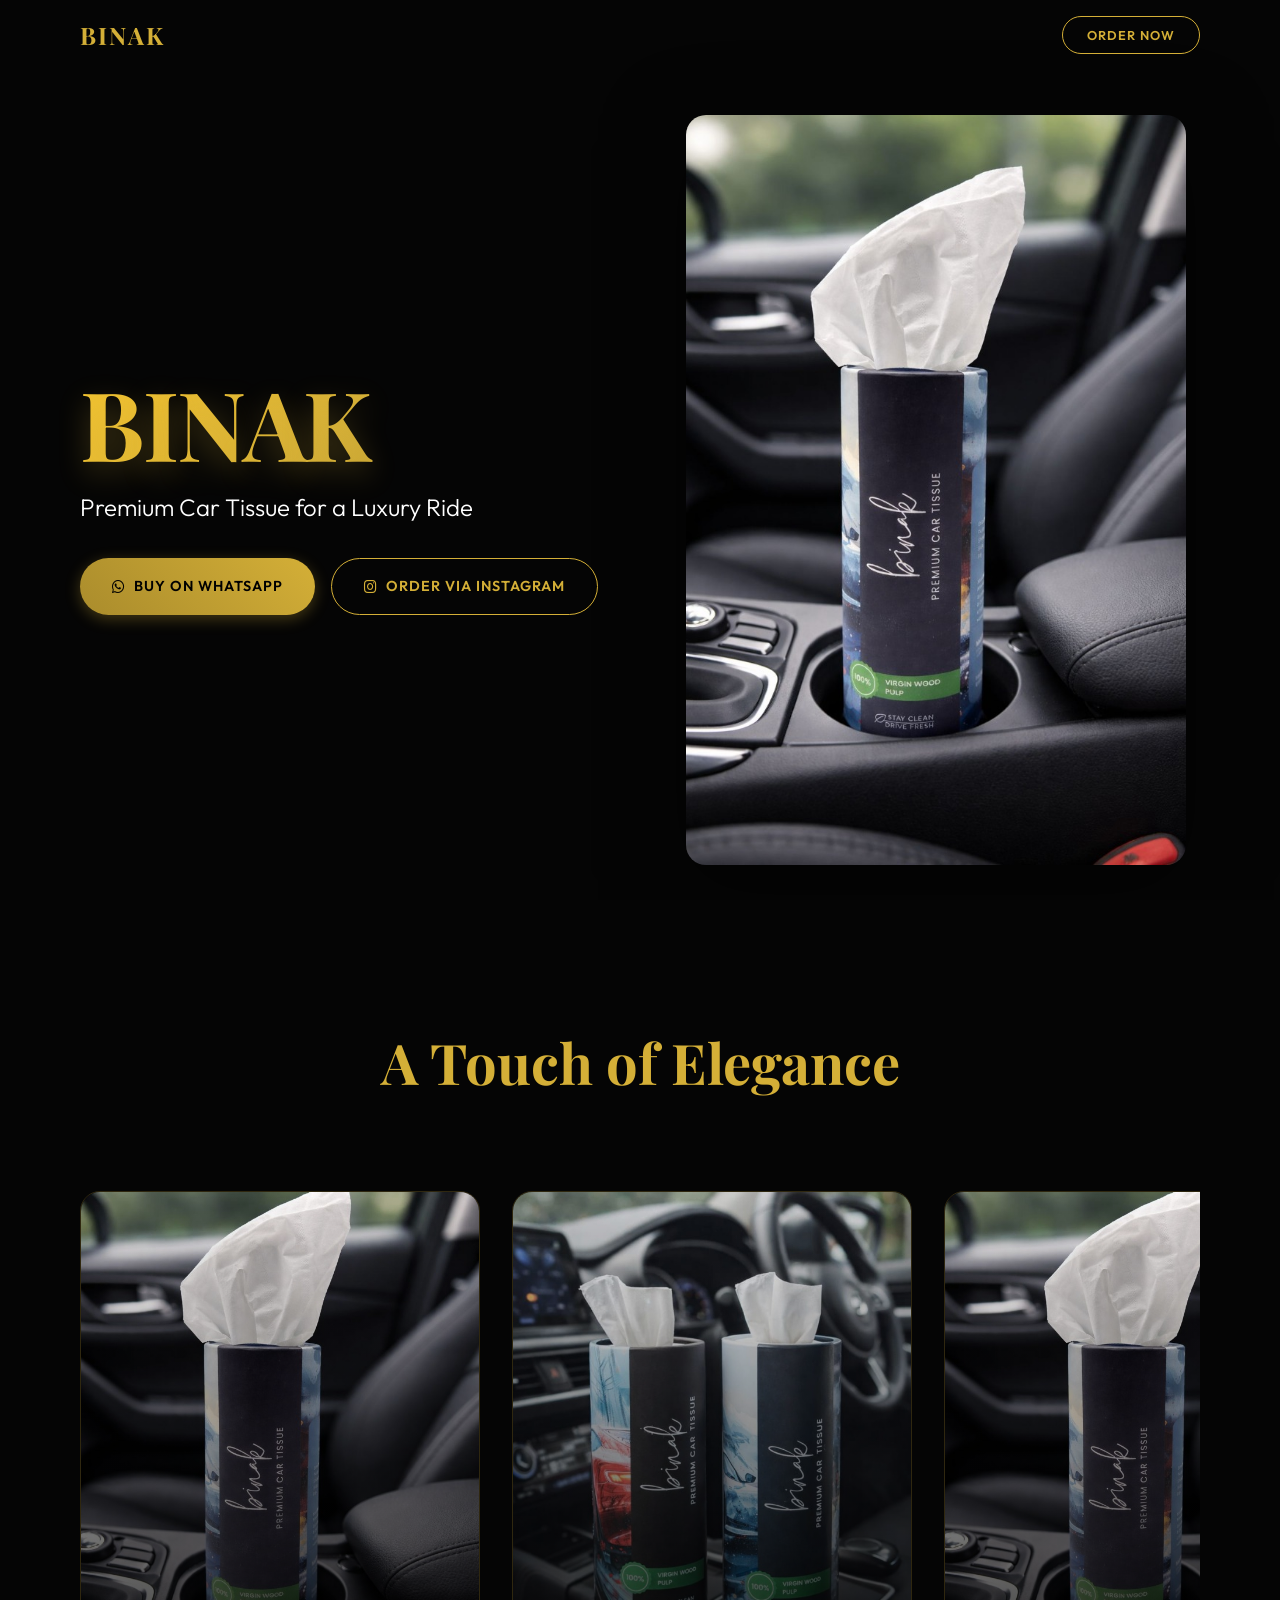
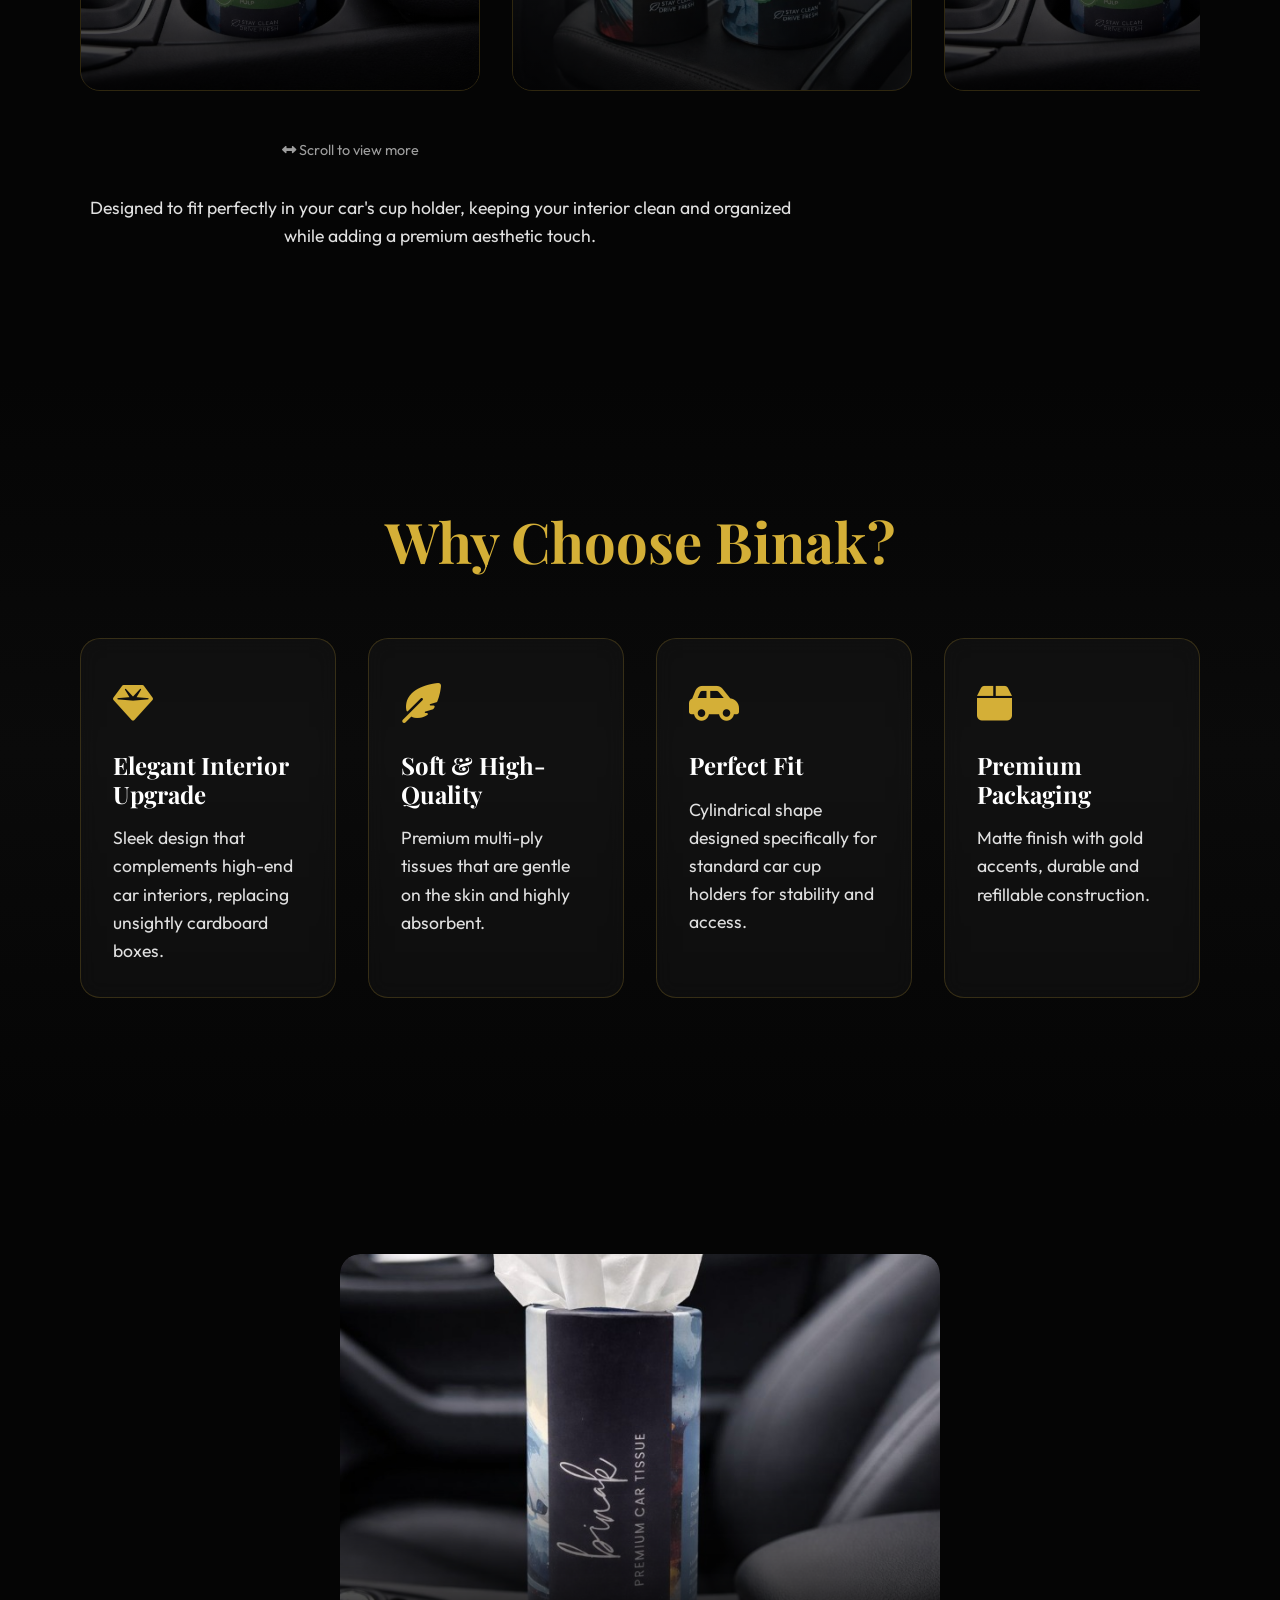
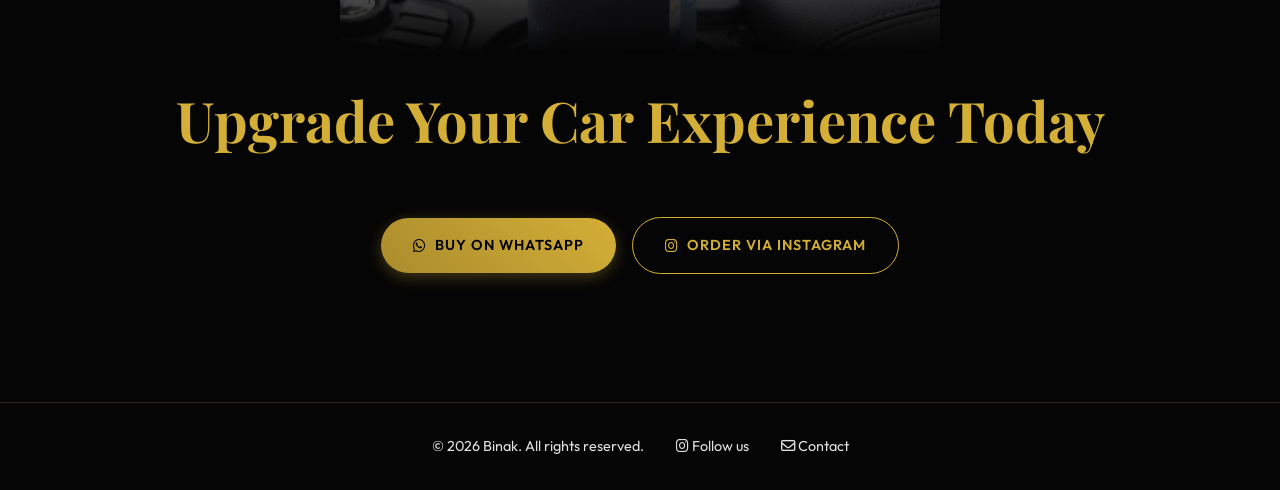
==== index.html @ 3136c6ce "Update index.html" ====
<!DOCTYPE html>
<html lang="en">
<head>
    <meta charset="UTF-8">
    <meta name="viewport" content="width=device-width, initial-scale=1.0">
    <meta name="description" content="Binak – Premium Car Tissue for Luxury Cars. Upgrade your car interior with our high-quality, elegantly packaged tissues.">
    <meta name="keywords" content="premium car tissue, luxury car accessories, car interior upgrade, Binak tissue, automotive accessories">
    <title>Binak – Premium Car Tissue for Luxury Cars</title>
    
    <!-- Google Fonts -->
    <link rel="preconnect" href="https://fonts.googleapis.com">
    <link rel="preconnect" href="https://fonts.gstatic.com" crossorigin>
    <link href="https://fonts.googleapis.com/css2?family=Outfit:wght@300;400;600&family=Playfair+Display:wght@700&display=swap" rel="stylesheet">
    
    <!-- Font Awesome -->
    <link rel="stylesheet" href="https://cdnjs.cloudflare.com/ajax/libs/font-awesome/6.4.0/css/all.min.css">
    
    <!-- Custom CSS -->
    <link rel="stylesheet" href="css/style.css">
</head>
<body>

    <!-- Header -->
    <header>
        <div class="container nav-container">
            <a href="#" class="logo">BINAK</a>
            <!-- Simple Nav for Desktop (Optional, kept minimal as per requirements) -->
            <!-- <nav></nav> -->
            <a href="#buy-now" class="btn btn-outline" style="padding: 0.5rem 1.5rem; font-size: 0.8rem;">
                Order Now
            </a>
        </div>
    </header>

    <!-- Hero Section -->
    <section class="hero">
        <div class="hero-bg"></div>
        <div class="container hero-content">
            <div class="hero-text fade-in-up">
                <h1>BINAK</h1>
                <p class="hero-tagline delay-100">Premium Car Tissue for a Luxury Ride</p>
                
                <div class="cta-group delay-200">
                    <a href="https://wa.me/919745880790?text=Hello%20Binak,%20I%20want%20to%20buy%20the%20Premium%20Car%20Tissue." target="_blank" class="btn btn-primary">
                        <i class="fab fa-whatsapp"></i> Buy on WhatsApp
                    </a>
                    <a href="https://ig.me/m/binakproducts?text=Hi%20I%20want%20to%20order%20Binak%20Premium%20Car%20Tissue" target="_blank" class="btn btn-outline">
                        <i class="fab fa-instagram"></i> Order via Instagram
                    </a>
                </div>
            </div>
            
            <div class="hero-image fade-in-up delay-300">
                <img src="assets/images/product_1.jpg" alt="Binak Premium Car Tissue Tube in Luxury Car Interior" class="hero-img-inner">
            </div>
        </div>
    </section>

    <!-- Product Showcase (Slider) -->
    <section class="showcase">
        <div class="container">
            <h2 class="animate-on-scroll">A Touch of Elegance</h2>
            <div class="showcase-slider-wrapper animate-on-scroll">
                <div class="showcase-slider">
                    <!-- Product 1 -->
                    <div class="showcase-item">
                        <img src="assets/images/product_1.jpg" alt="Binak Car Tissue - Front View">
                    </div>
                    <!-- Product 2 -->
                    <div class="showcase-item">
                        <img src="assets/images/product_2.jpg" alt="Binak Car Tissue - Packaging Detail">
                    </div>
                    <!-- Product 3 -->
                    <div class="showcase-item">
                        <img src="assets/images/product_3.jpg" alt="Binak Car Tissue - In Cup Holder">
                    </div>
                    <!-- Product 4 -->
                    <div class="showcase-item">
                        <img src="assets/images/product_4.jpg" alt="Binak Car Tissue - Lifestyle Shot">
                    </div>
                    <!-- Repeat for endless feel if needed, but 4 is good for now -->
                </div>
                <p class="text-center" style="margin-top: 1rem; font-size: 0.9rem; opacity: 0.7;">
                    <i class="fas fa-arrows-alt-h"></i> Scroll to view more
                </p>
            </div>
            
            <div class="text-center animate-on-scroll" style="margin-top: var(--spacing-md);">
                <p>Designed to fit perfectly in your car's cup holder, keeping your interior clean and organized while adding a premium aesthetic touch.</p>
            </div>
        </div>
    </section>

    <!-- Why Binak Features -->
    <section class="features">
        <div class="container">
            <h2 class="animate-on-scroll">Why Choose Binak?</h2>
            <div class="features-grid">
                
                <div class="glass-card animate-on-scroll">
                    <div class="feature-icon"><i class="fas fa-gem"></i></div>
                    <h3>Elegant Interior Upgrade</h3>
                    <p>Sleek design that complements high-end car interiors, replacing unsightly cardboard boxes.</p>
                </div>

                <div class="glass-card animate-on-scroll delay-100">
                    <div class="feature-icon"><i class="fas fa-feather-alt"></i></div>
                    <h3>Soft & High-Quality</h3>
                    <p>Premium multi-ply tissues that are gentle on the skin and highly absorbent.</p>
                </div>

                <div class="glass-card animate-on-scroll delay-200">
                    <div class="feature-icon"><i class="fas fa-car-side"></i></div>
                    <h3>Perfect Fit</h3>
                    <p>Cylindrical shape designed specifically for standard car cup holders for stability and access.</p>
                </div>

                <div class="glass-card animate-on-scroll delay-300">
                    <div class="feature-icon"><i class="fas fa-box"></i></div>
                    <h3>Premium Packaging</h3>
                    <p>Matte finish with gold accents, durable and refillable construction.</p>
                </div>

            </div>
        </div>
    </section>

    <!-- Call to Action Section -->
    <section class="final-cta" id="buy-now">
        <div class="container">
            <div class="animate-on-scroll">
                <img src="assets/images/product_3.jpg" alt="Binak Tissue Upgrade" class="final-cta-img" style="border-radius: 20px; max-height: 400px; object-fit: cover;">
                <h2>Upgrade Your Car Experience Today</h2>
                
                <div class="cta-group flex-center">
                    <a href="https://wa.me/919745880790?text=Hello%20Binak,%20I%20want%20to%20buy%20the%20Premium%20Car%20Tissue." target="_blank" class="btn btn-primary">
                        <i class="fab fa-whatsapp"></i> Buy on WhatsApp
                    </a>
                    <a href="https://ig.me/m/binakproducts?text=Hi%20I%20want%20to%20order%20Binak%20Premium%20Car%20Tissue" target="_blank" class="btn btn-outline">
                        <i class="fab fa-instagram"></i> Order via Instagram
                    </a>
                </div>
            </div>
        </div>
    </section>

    <!-- Footer -->
    <footer>
        <div class="container">
            <div class="flex-center" style="gap: 2rem; flex-wrap: wrap;">
                <span>&copy; 2026 Binak. All rights reserved.</span>
                <a href="#"><i class="fab fa-instagram"></i> Follow us</a>
                <a href="mailto:contact@binak.com"><i class="far fa-envelope"></i> Contact</a>
            </div>
        </div>
    </footer>

    <!-- Custom Script -->
    <script src="js/script.js"></script>
</body>
</html>
---- css/style.css ----
:root {
    /* Colors */
    --color-bg: #050505;
    --color-bg-secondary: #0a0a0a;
    --color-gold: #D4AF37;
    --color-gold-light: #F4C430;
    --color-gold-dark: #AA8C2C;
    --color-gold-glow: rgba(212, 175, 55, 0.3);
    --color-text-main: #ffffff;
    --color-text-muted: #e0e0e0;
    --color-border: rgba(212, 175, 55, 0.2);
    
    /* Fonts */
    --font-heading: 'Playfair Display', serif;
    --font-body: 'Outfit', sans-serif;

    /* Spacing */
    --spacing-xs: 0.5rem;
    --spacing-sm: 1rem;
    --spacing-md: 2rem;
    --spacing-lg: 4rem;
    --spacing-xl: 8rem;

    /* Transitions */
    --transition-fast: 0.3s ease;
    --transition-smooth: 0.6s cubic-bezier(0.16, 1, 0.3, 1);
}

/* Global Reset */
* {
    margin: 0;
    padding: 0;
    box-sizing: border-box;
}

html {
    scroll-behavior: smooth;
    font-size: 16px;
    background-color: var(--color-bg);
}

body {
    font-family: var(--font-body);
    color: var(--color-text-main);
    background-color: var(--color-bg);
    overflow-x: hidden;
    line-height: 1.6;
}

::-webkit-scrollbar {
    width: 8px;
}

::-webkit-scrollbar-track {
    background: var(--color-bg);
}

::-webkit-scrollbar-thumb {
    background: var(--color-gold-dark);
    border-radius: 4px;
}

::-webkit-scrollbar-thumb:hover {
    background: var(--color-gold);
}

/* Typography */
h1, h2, h3, h4, h5, h6 {
    font-family: var(--font-heading);
    color: var(--color-gold);
    line-height: 1.2;
    margin-bottom: var(--spacing-sm);
}

h1 {
    font-size: clamp(3rem, 8vw, 6rem);
    font-weight: 700;
    letter-spacing: -0.02em;
    background: linear-gradient(135deg, var(--color-gold-light), var(--color-gold), var(--color-gold-dark));
    -webkit-background-clip: text;
    -webkit-text-fill-color: transparent;
    text-shadow: 0 10px 30px var(--color-gold-glow);
}

h2 {
    font-size: clamp(2rem, 5vw, 3.5rem);
    text-align: center;
    margin-bottom: var(--spacing-lg);
}

h3 {
    font-size: 1.5rem;
    color: var(--color-text-main);
}

p {
    color: var(--color-text-muted);
    font-size: 1.1rem;
    max-width: 60ch;
}

a {
    text-decoration: none;
    color: inherit;
    transition: var(--transition-fast);
}

/* Utilities */
.container {
    width: 90%;
    max-width: 1200px;
    margin: 0 auto;
    padding: 0 var(--spacing-sm);
}

.text-center { text-align: center; }
.flex-center { display: flex; justify-content: center; align-items: center; }
.grid { display: grid; gap: var(--spacing-md); }

.glass-card {
    background: rgba(255, 255, 255, 0.03);
    backdrop-filter: blur(10px);
    -webkit-backdrop-filter: blur(10px);
    border: 1px solid var(--color-border);
    border-radius: 20px;
    padding: var(--spacing-md);
    transition: var(--transition-fast);
}

.glass-card:hover {
    background: rgba(255, 255, 255, 0.07);
    border-color: var(--color-gold);
    box-shadow: 0 10px 40px -10px var(--color-gold-glow);
    transform: translateY(-5px);
}

/* Animations */
@keyframes float {
    0%, 100% { transform: translateY(0); }
    50% { transform: translateY(-20px); }
}

@keyframes glow {
    0%, 100% { box-shadow: 0 0 20px var(--color-gold-glow); }
    50% { box-shadow: 0 0 40px var(--color-gold-glow), 0 0 80px rgba(212, 175, 55, 0.2); }
}

@keyframes fadeInUp {
    from {
        opacity: 0;
        transform: translateY(30px);
    }
    to {
        opacity: 1;
        transform: translateY(0);
    }
}

.fade-in-up {
    opacity: 0;
    animation: fadeInUp 1s cubic-bezier(0.2, 0.8, 0.2, 1) forwards;
}

.delay-100 { animation-delay: 0.1s; }
.delay-200 { animation-delay: 0.2s; }
.delay-300 { animation-delay: 0.3s; }

/* Buttons */
.btn {
    display: inline-flex;
    align-items: center;
    gap: 0.5rem;
    padding: 1rem 2rem;
    border-radius: 50px;
    font-weight: 600;
    text-transform: uppercase;
    letter-spacing: 1px;
    transition: var(--transition-fast);
    cursor: pointer;
    font-size: 0.9rem;
    position: relative;
    overflow: hidden;
}

.btn-primary {
    background: linear-gradient(45deg, var(--color-gold-dark), var(--color-gold));
    color: #000;
    border: none;
    box-shadow: 0 4px 15px var(--color-gold-glow);
}

.btn-primary:hover {
    transform: scale(1.05);
    box-shadow: 0 8px 25px var(--color-gold-glow);
}

.btn-outline {
    background: transparent;
    border: 1px solid var(--color-gold);
    color: var(--color-gold);
}

.btn-outline:hover {
    background: rgba(212, 175, 55, 0.1);
    color: var(--color-text-main);
    border-color: var(--color-text-main);
}

/* Header */
header {
    position: fixed;
    top: 0;
    left: 0;
    width: 100%;
    z-index: 1000;
    padding: var(--spacing-sm) 0;
    transition: var(--transition-fast);
}

header.scrolled {
    background: rgba(5, 5, 5, 0.9);
    backdrop-filter: blur(15px);
    border-bottom: 1px solid rgba(255, 255, 255, 0.05);
}

.nav-container {
    display: flex;
    justify-content: space-between;
    align-items: center;
}

.logo {
    font-family: var(--font-heading);
    font-size: 1.5rem;
    font-weight: 700;
    color: var(--color-gold);
    text-transform: uppercase;
    letter-spacing: 2px;
}

/* Hero Section */
.hero {
    min-height: 100vh;
    display: flex;
    align-items: center;
    justify-content: center;
    position: relative;
    padding-top: 80px; /* Header space */
    overflow: hidden;
}

.hero-bg {
    position: absolute;
    top: 0;
    left: 0;
    width: 100%;
    height: 100%;
    background: radial-gradient(circle at center, #1a1a1a 0%, #050505 70%);
    z-index: -1;
}

.hero-content {
    display: grid;
    grid-template-columns: 1fr 1fr;
    gap: var(--spacing-lg);
    align-items: center;
}

.hero-text h1 {
    margin-bottom: var(--spacing-xs);
}

.hero-tagline {
    font-size: 1.5rem;
    color: var(--color-text-main);
    margin-bottom: var(--spacing-md);
    font-weight: 300;
}

.hero-image {
    position: relative;
    display: flex;
    justify-content: center;
}

.hero-img-inner {
    width: 100%;
    max-width: 500px;
    /* animation: float 6s ease-in-out infinite; */
    filter: drop-shadow(0 20px 40px rgba(0,0,0,0.5));
    transition: transform 0.1s ease-out;
    border-radius: 20px; /* Optional rounded */
    object-fit: cover;
}
.hero-img-inner:hover {
    transform: scale(1.02);
}

.cta-group {
    display: flex;
    gap: var(--spacing-sm);
    margin-top: var(--spacing-md);
}

/* Product Showcase */
.showcase {
    padding: var(--spacing-xl) 0;
    overflow: hidden;
}

.showcase-slider-wrapper {
    position: relative;
    width: 100%;
}

.showcase-slider {
    display: flex;
    gap: var(--spacing-md);
    overflow-x: auto;
    scroll-snap-type: x mandatory;
    padding: var(--spacing-md) 0;
    scrollbar-width: none; /* Firefox */
}
.showcase-slider::-webkit-scrollbar { display: none; }

.showcase-item {
    flex: 0 0 400px; /* Fixed width cards */
    width: 400px;
    height: 500px;
    scroll-snap-align: center;
    border-radius: 20px;
    overflow: hidden;
    position: relative;
    border: 1px solid var(--color-border);
    transition: var(--transition-fast);
}

.showcase-item img {
    width: 100%;
    height: 100%;
    object-fit: cover;
    transition: transform 0.5s ease;
}

.showcase-item:hover img {
    transform: scale(1.1);
}

.showcase-item::after {
    content: '';
    position: absolute;
    inset: 0;
    background: linear-gradient(to top, rgba(0,0,0,0.8), transparent);
    pointer-events: none;
}

/* Features */
.features {
    padding: var(--spacing-xl) 0;
    background: linear-gradient(to bottom, var(--color-bg), var(--color-bg-secondary), var(--color-bg));
}

.features-grid {
    display: grid;
    grid-template-columns: repeat(auto-fit, minmax(250px, 1fr));
    gap: var(--spacing-md);
}

.feature-icon {
    font-size: 2.5rem;
    color: var(--color-gold);
    margin-bottom: var(--spacing-sm);
}

/* Final CTA */
.final-cta {
    padding: var(--spacing-xl) 0;
    text-align: center;
    position: relative;
}

.final-cta-img {
    max-width: 600px;
    width: 100%;
    margin: 0 auto var(--spacing-md);
    display: block;
    mask-image: linear-gradient(to bottom, black 50%, transparent 100%);
    -webkit-mask-image: linear-gradient(to bottom, black 50%, transparent 100%);
}

/* Footer */
footer {
    padding: var(--spacing-md) 0;
    border-top: 1px solid var(--color-border);
    color: var(--color-text-muted);
    font-size: 0.9rem;
}

/* Responsive */
@media (max-width: 768px) {
    h1 { font-size: 3.5rem; }
    h2 { font-size: 2.5rem; }
    
    .hero-content {
        grid-template-columns: 1fr;
        text-align: center;
        gap: var(--spacing-md);
    }

    .hero-content {
        flex-direction: column-reverse; /* Image on top? No, image is usually nice on top but let's see */
    }
    
    .hero-text { order: 2; }
    .hero-image { order: 1; }

    .cta-group {
        justify-content: center;
        flex-direction: column;
        width: 100%;
        max-width: 300px;
        margin: var(--spacing-sm) auto;
    }

    .showcase-item {
        flex: 0 0 85vw;
        width: 85vw;
        height: 60vh;
    }
}
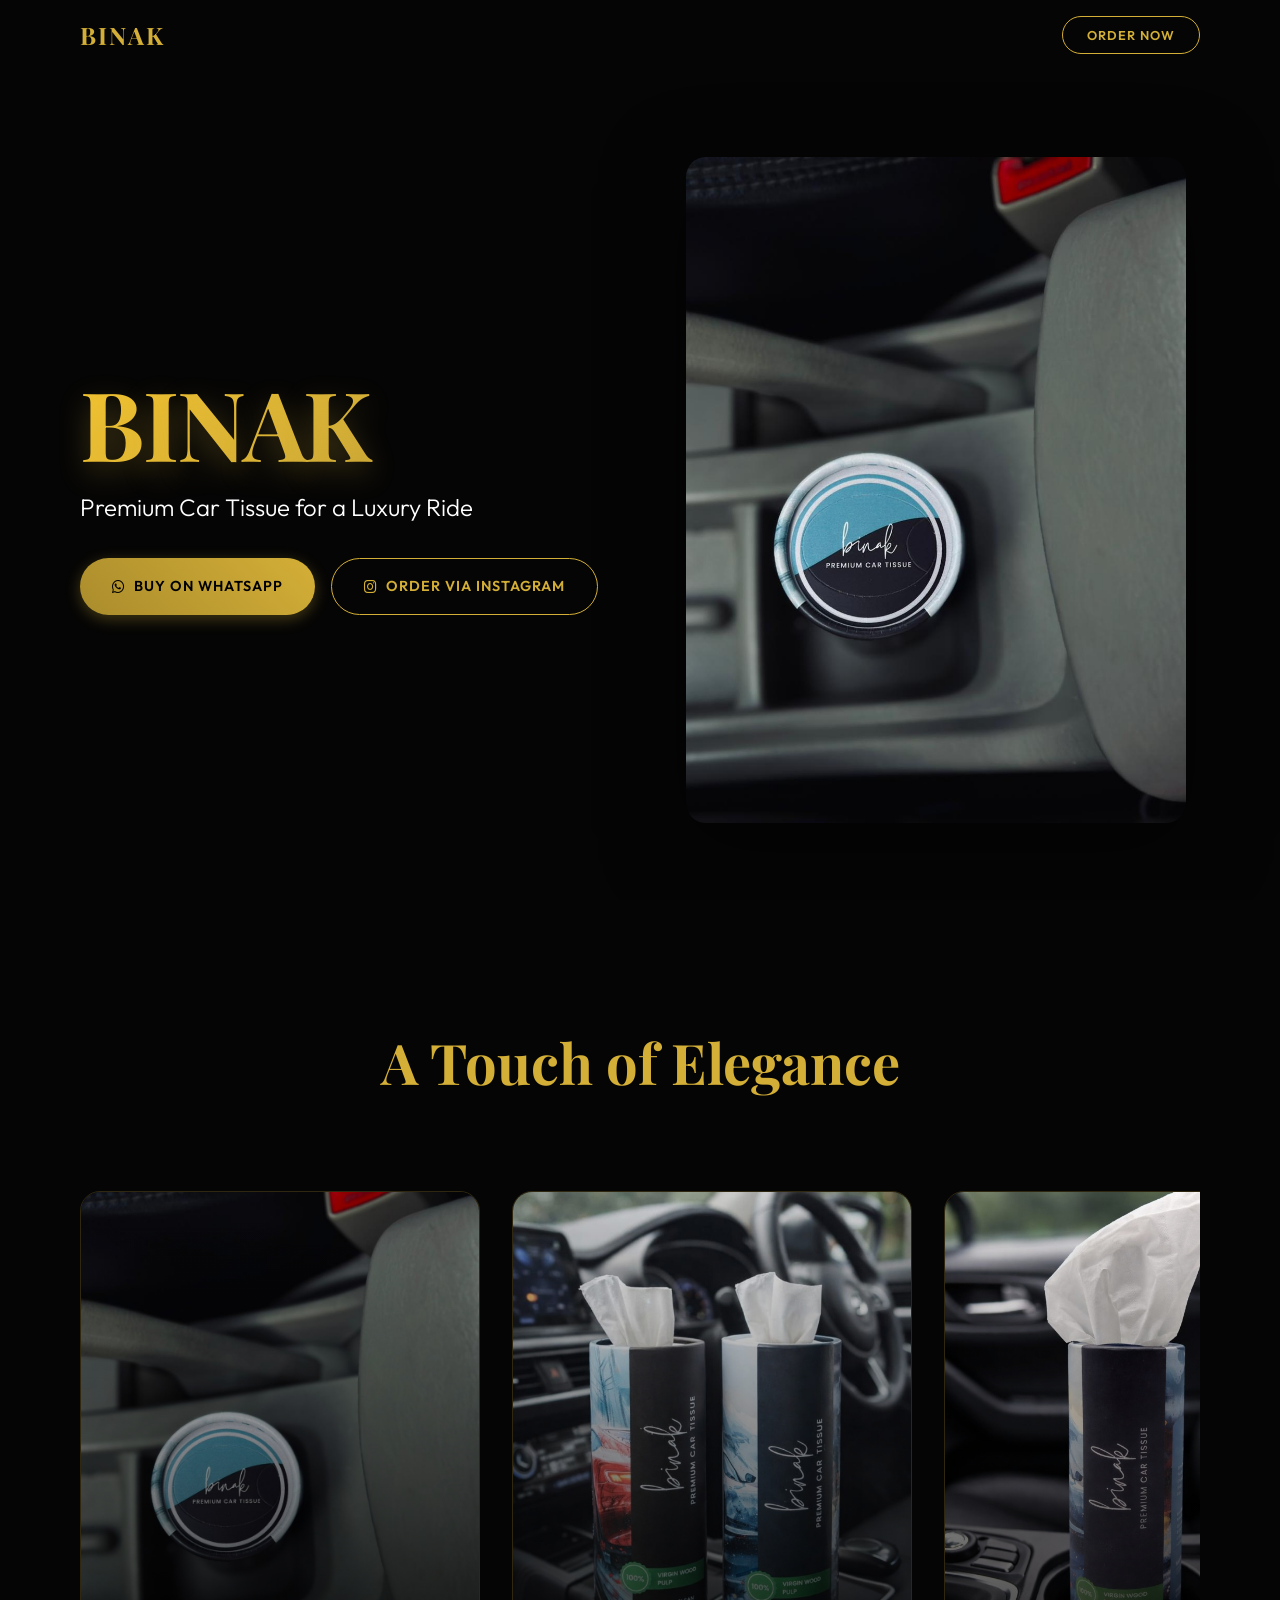
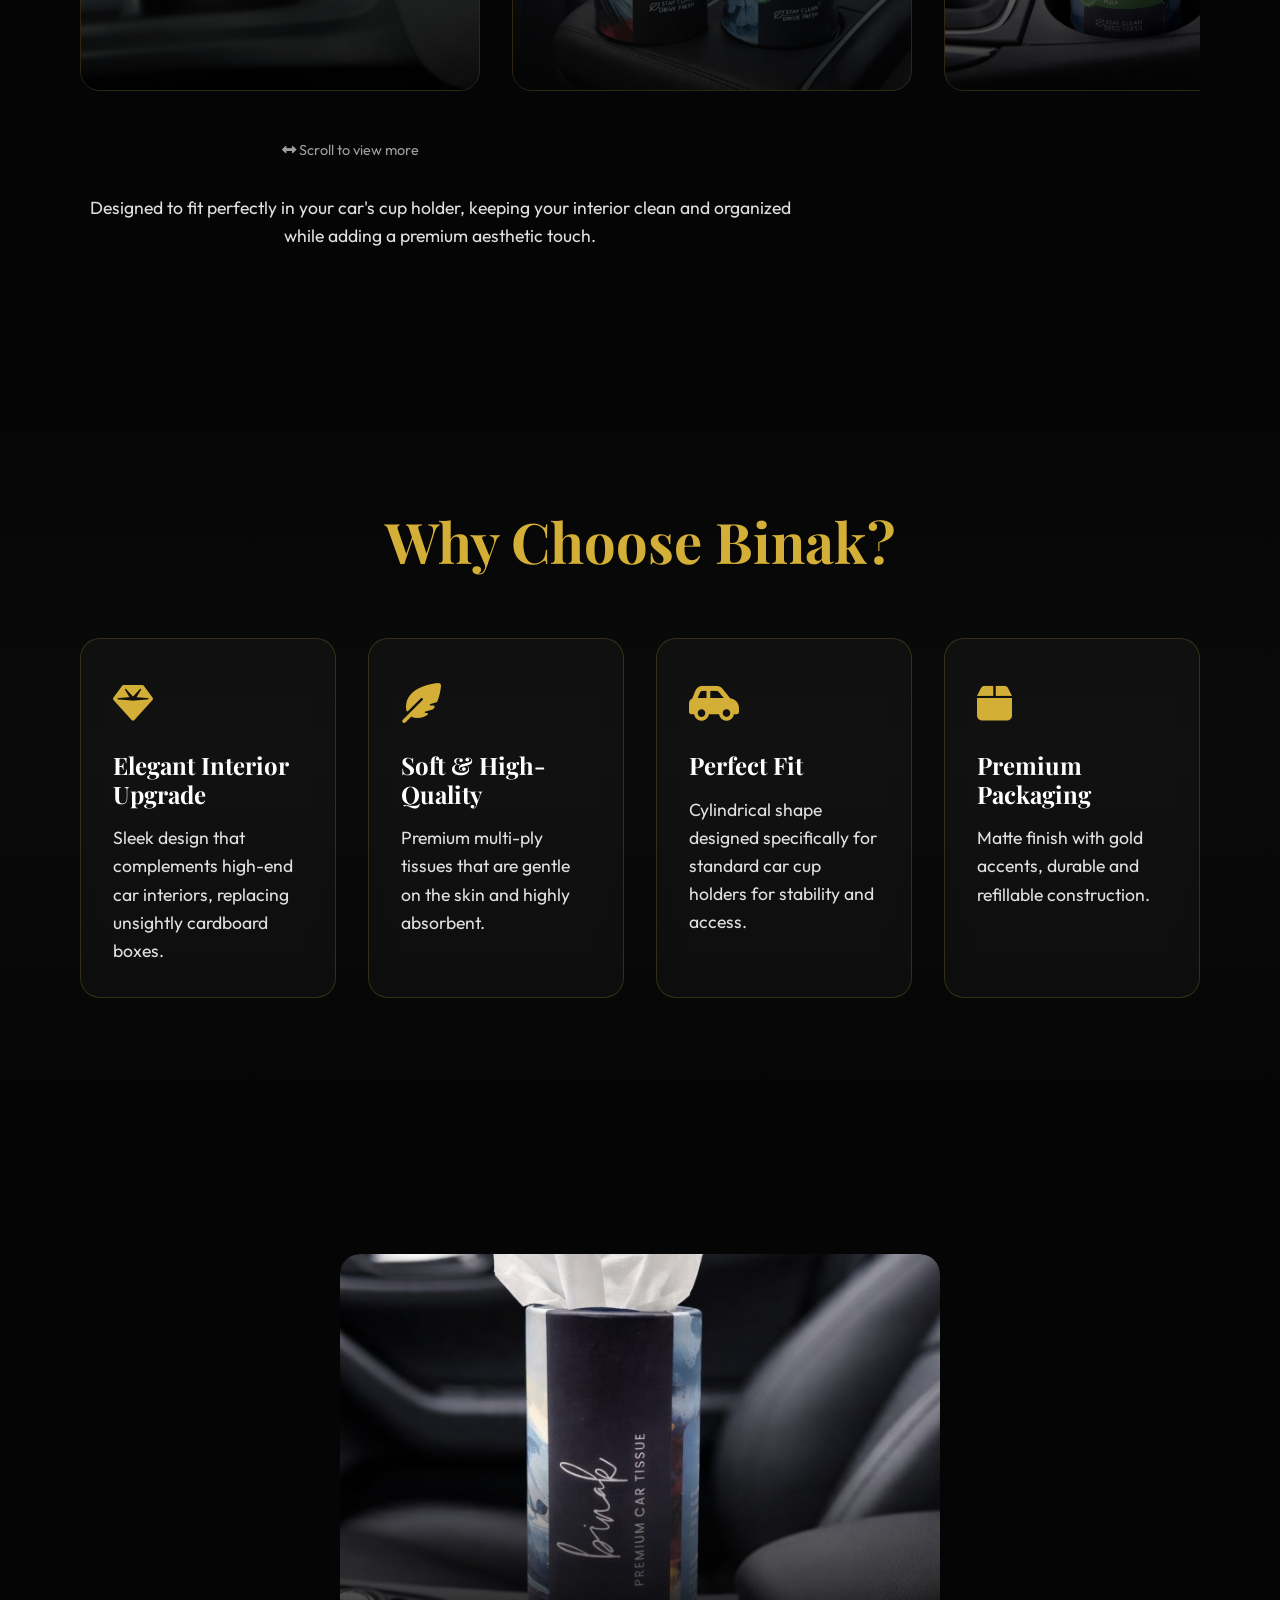
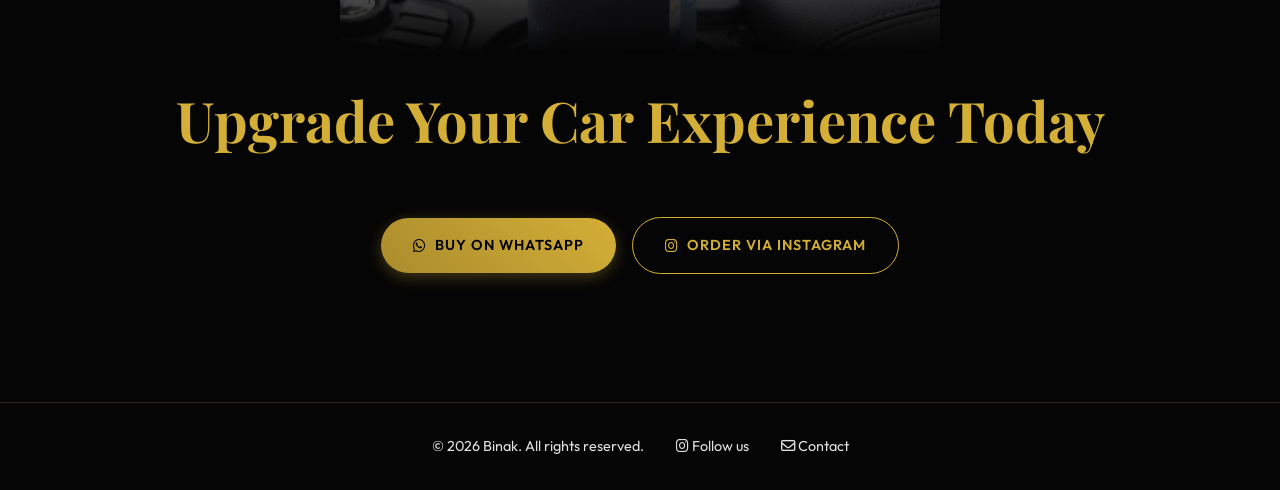
==== commit a8e2c839: "Update index.html" ====
--- a/index.html
+++ b/index.html
@@ -44,14 +44,15 @@
                     <a href="https://wa.me/919745880790?text=Hello%20Binak,%20I%20want%20to%20buy%20the%20Premium%20Car%20Tissue." target="_blank" class="btn btn-primary">
                         <i class="fab fa-whatsapp"></i> Buy on WhatsApp
                     </a>
-                    <a href="https://ig.me/m/binakproducts?text=Hi%20I%20want%20to%20order%20Binak%20Premium%20Car%20Tissue" target="_blank" class="btn btn-outline">
+                    <a href="https://ig.me/m/binakproducts?text=Hi%20I%20want%20to%20order%20Binak%20Premium%20Car%20Tissue
+" target="_blank" class="btn btn-outline">
                         <i class="fab fa-instagram"></i> Order via Instagram
                     </a>
                 </div>
             </div>
             
             <div class="hero-image fade-in-up delay-300">
-                <img src="assets/images/product_1.jpg" alt="Binak Premium Car Tissue Tube in Luxury Car Interior" class="hero-img-inner">
+                <img src="assets/images/product_1.jpeg" alt="Binak Premium Car Tissue Tube in Luxury Car Interior" class="hero-img-inner">
             </div>
         </div>
     </section>
@@ -64,7 +65,7 @@
                 <div class="showcase-slider">
                     <!-- Product 1 -->
                     <div class="showcase-item">
-                        <img src="assets/images/product_1.jpg" alt="Binak Car Tissue - Front View">
+                        <img src="assets/images/product_1.jpeg" alt="Binak Car Tissue - Front View">
                     </div>
                     <!-- Product 2 -->
                     <div class="showcase-item">
@@ -136,7 +137,8 @@
                     <a href="https://wa.me/919745880790?text=Hello%20Binak,%20I%20want%20to%20buy%20the%20Premium%20Car%20Tissue." target="_blank" class="btn btn-primary">
                         <i class="fab fa-whatsapp"></i> Buy on WhatsApp
                     </a>
-                    <a href="https://ig.me/m/binakproducts?text=Hi%20I%20want%20to%20order%20Binak%20Premium%20Car%20Tissue" target="_blank" class="btn btn-outline">
+                    <a href="https://ig.me/m/binakproducts?text=Hi%20I%20want%20to%20order%20Binak%20Premium%20Car%20Tissue
+" target="_blank" class="btn btn-outline">
                         <i class="fab fa-instagram"></i> Order via Instagram
                     </a>
                 </div>
@@ -161,3 +163,5 @@
 </html>
 
 
+
+
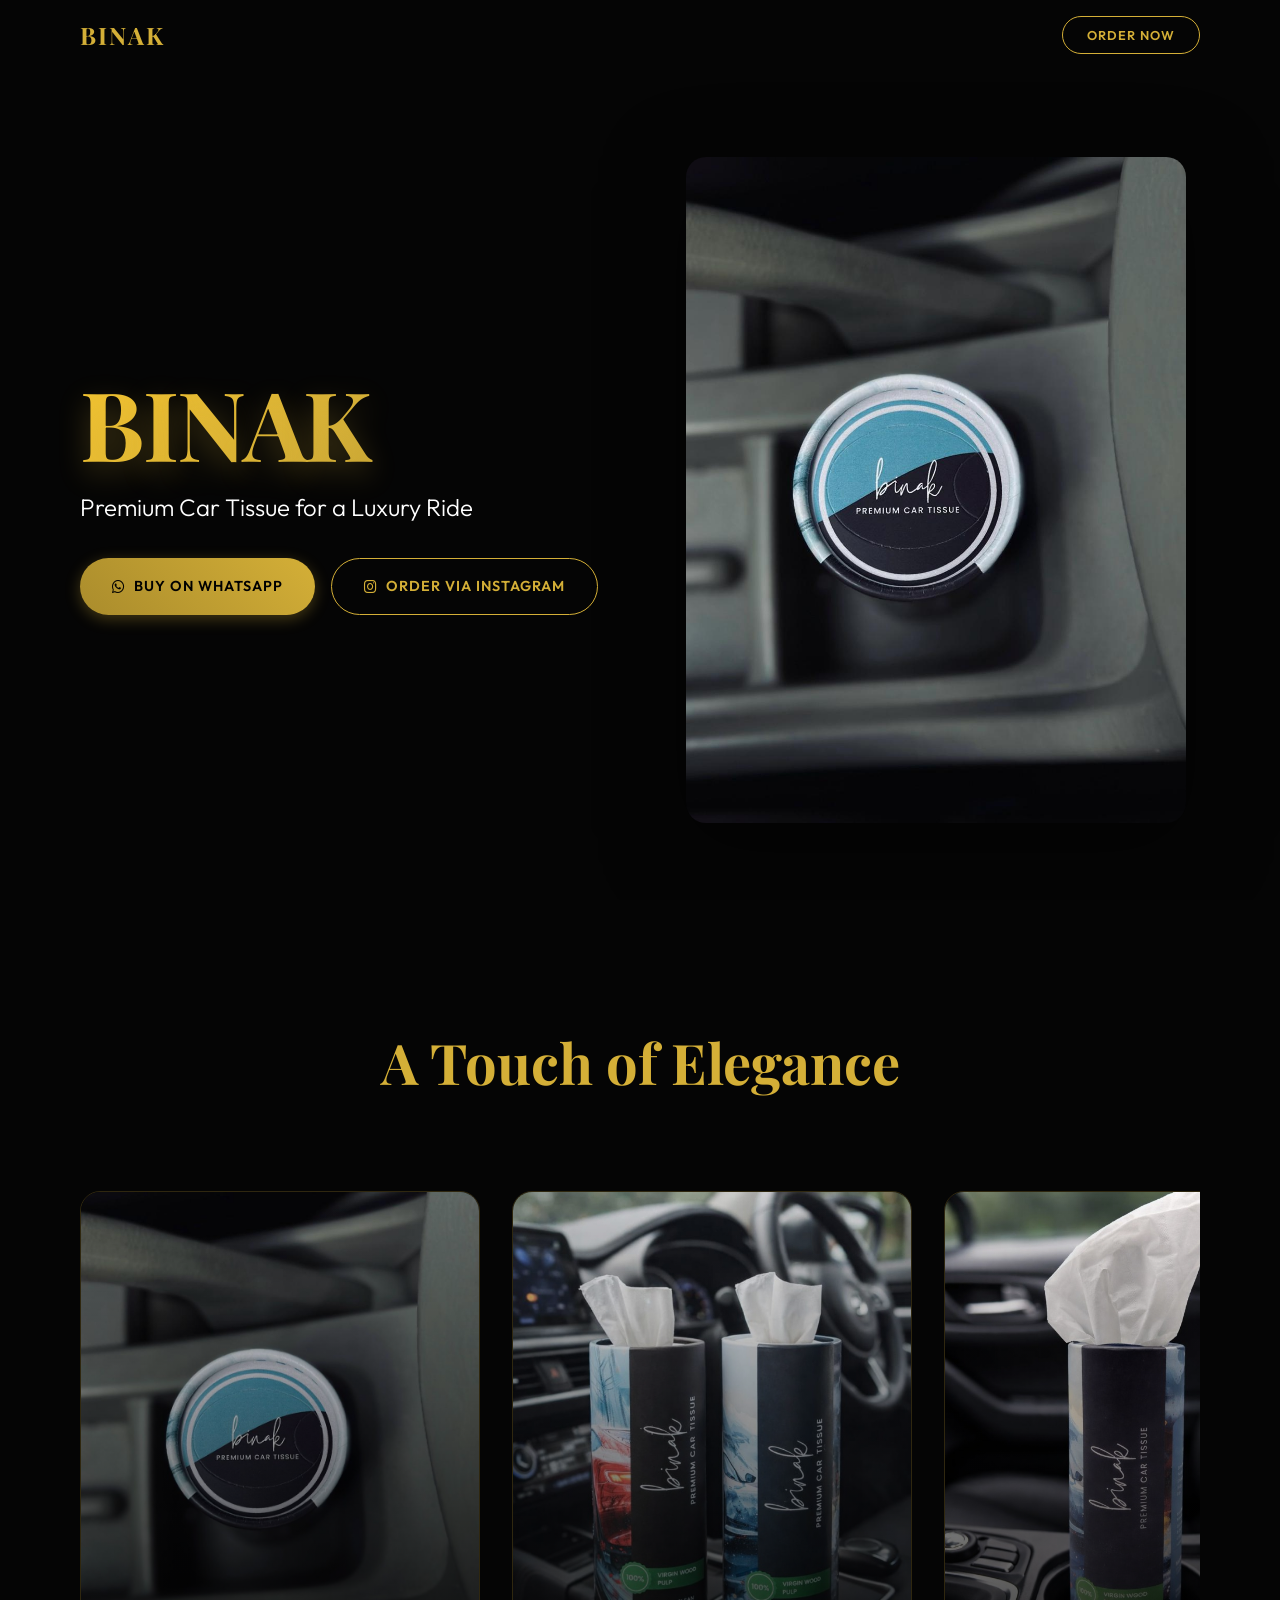
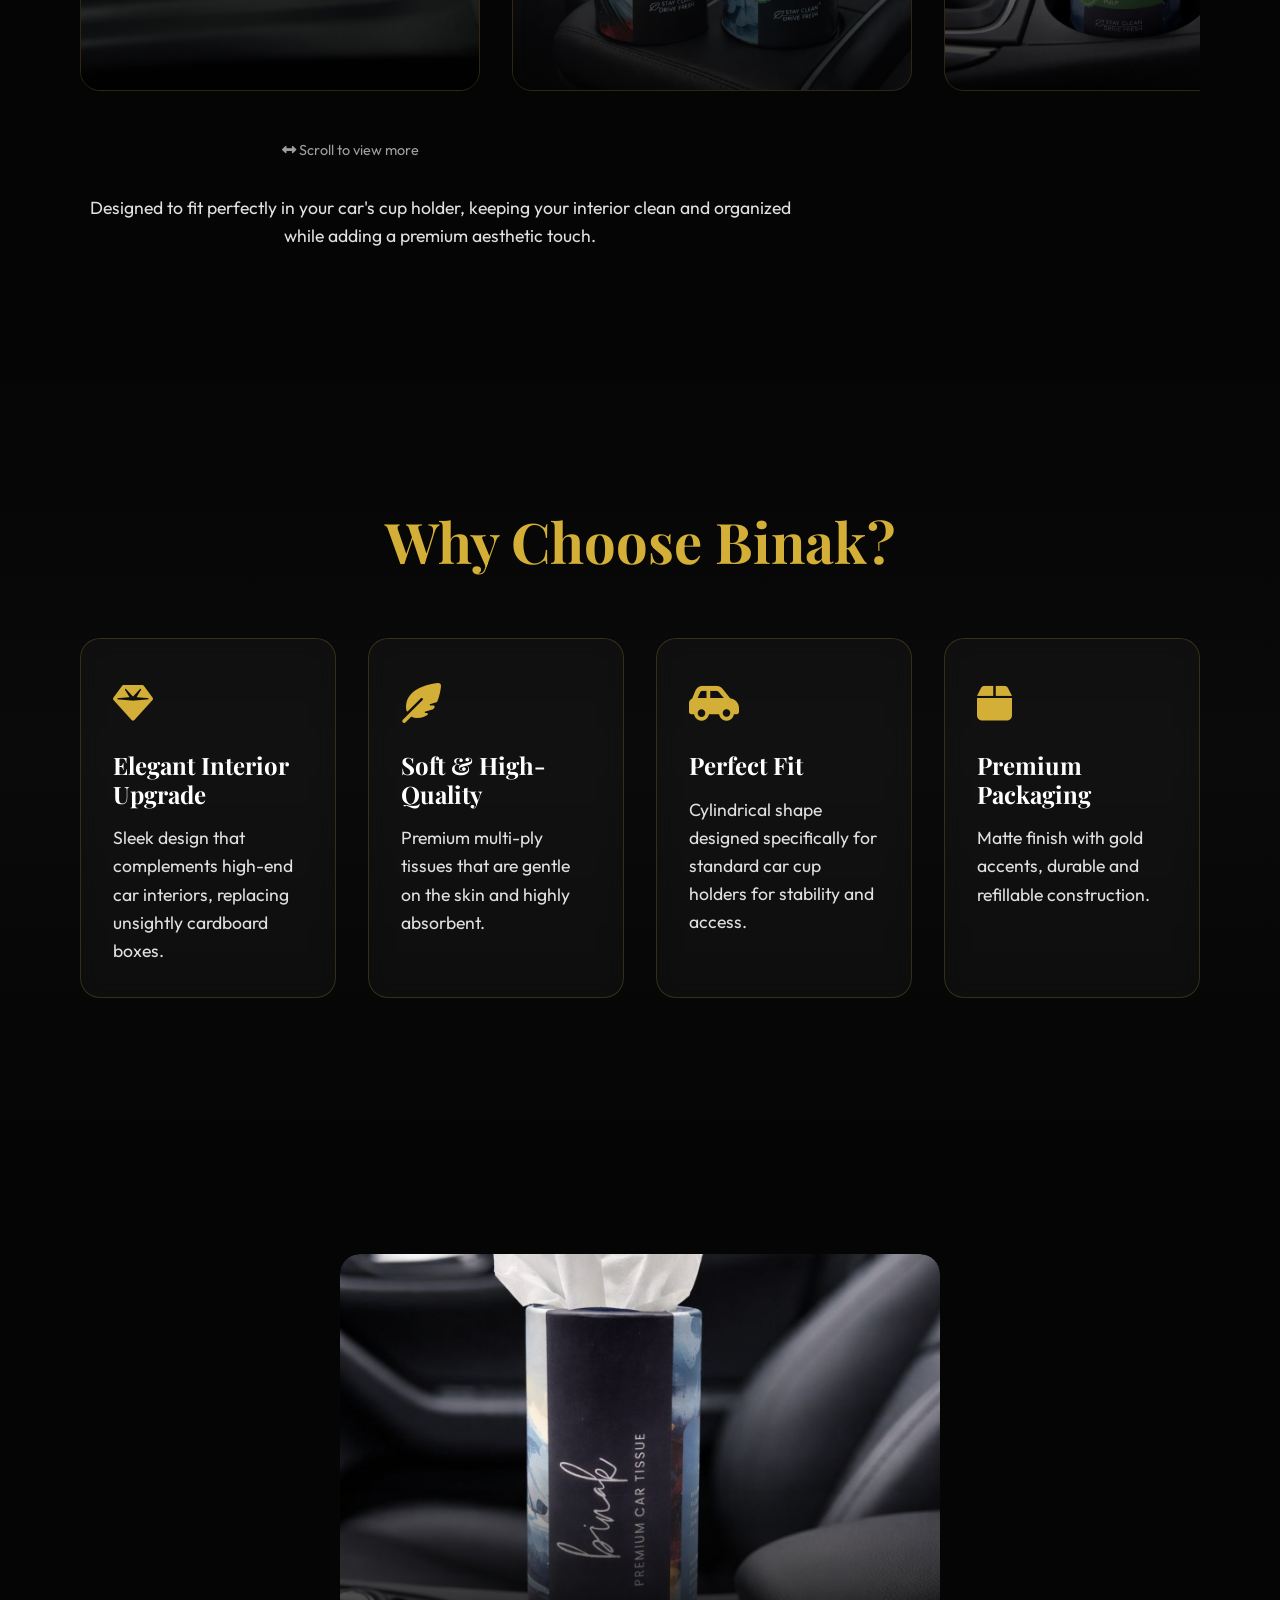
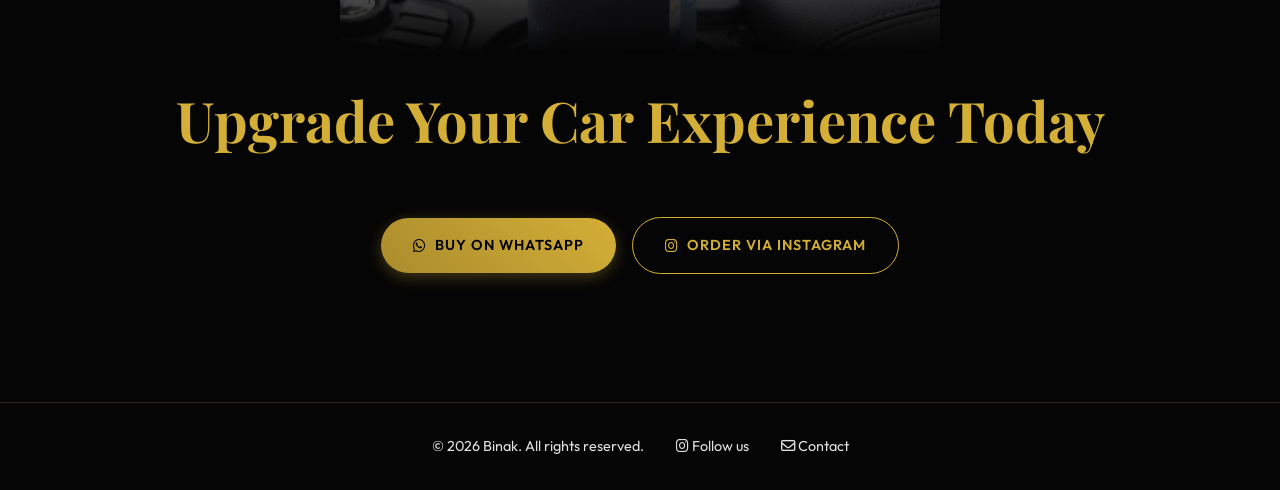
==== commit 173346f9: "Update index.html" ====
--- a/index.html
+++ b/index.html
@@ -52,7 +52,7 @@
             </div>
             
             <div class="hero-image fade-in-up delay-300">
-                <img src="assets/images/product_1.jpeg" alt="Binak Premium Car Tissue Tube in Luxury Car Interior" class="hero-img-inner">
+                <img src="assets/images/test.jpeg" alt="Binak Premium Car Tissue Tube in Luxury Car Interior" class="hero-img-inner">
             </div>
         </div>
     </section>
@@ -65,7 +65,7 @@
                 <div class="showcase-slider">
                     <!-- Product 1 -->
                     <div class="showcase-item">
-                        <img src="assets/images/product_1.jpeg" alt="Binak Car Tissue - Front View">
+                        <img src="assets/images/test.jpeg" alt="Binak Car Tissue - Front View">
                     </div>
                     <!-- Product 2 -->
                     <div class="showcase-item">
@@ -165,3 +165,4 @@
 
 
 
+
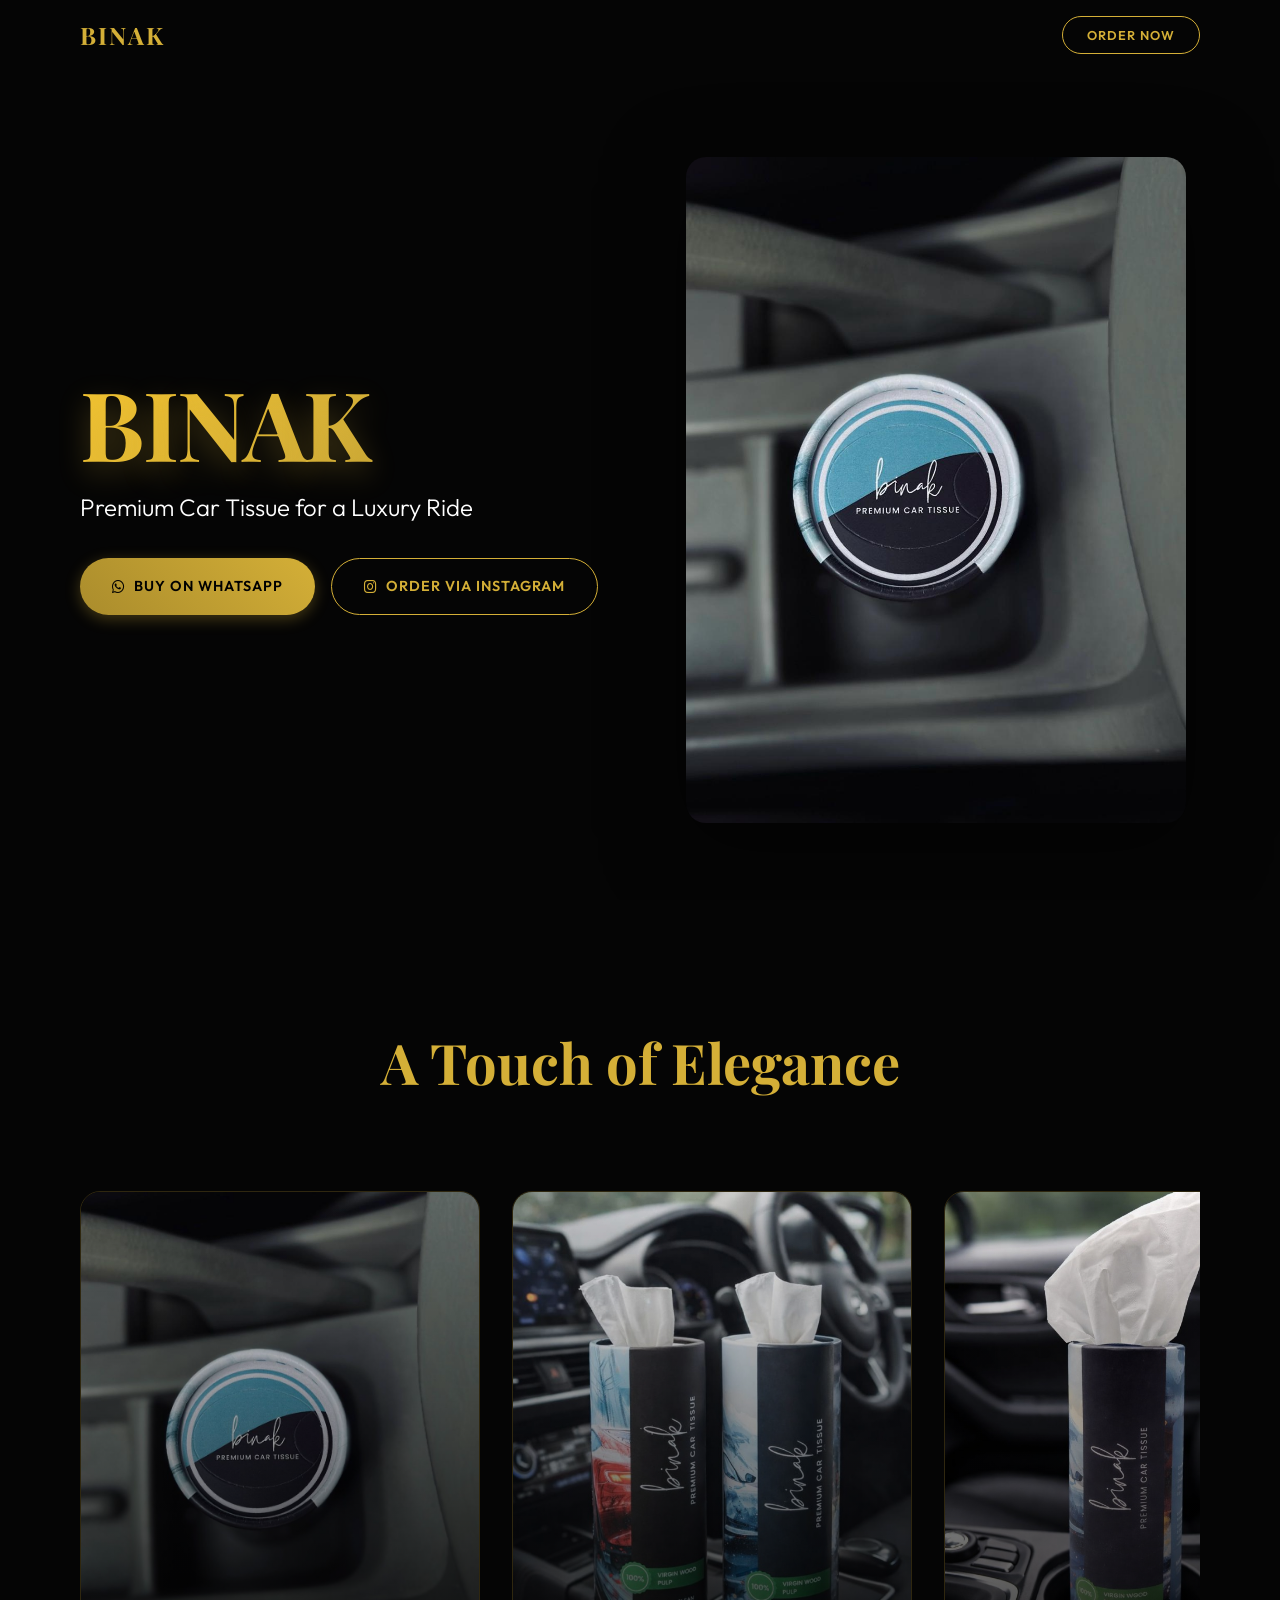
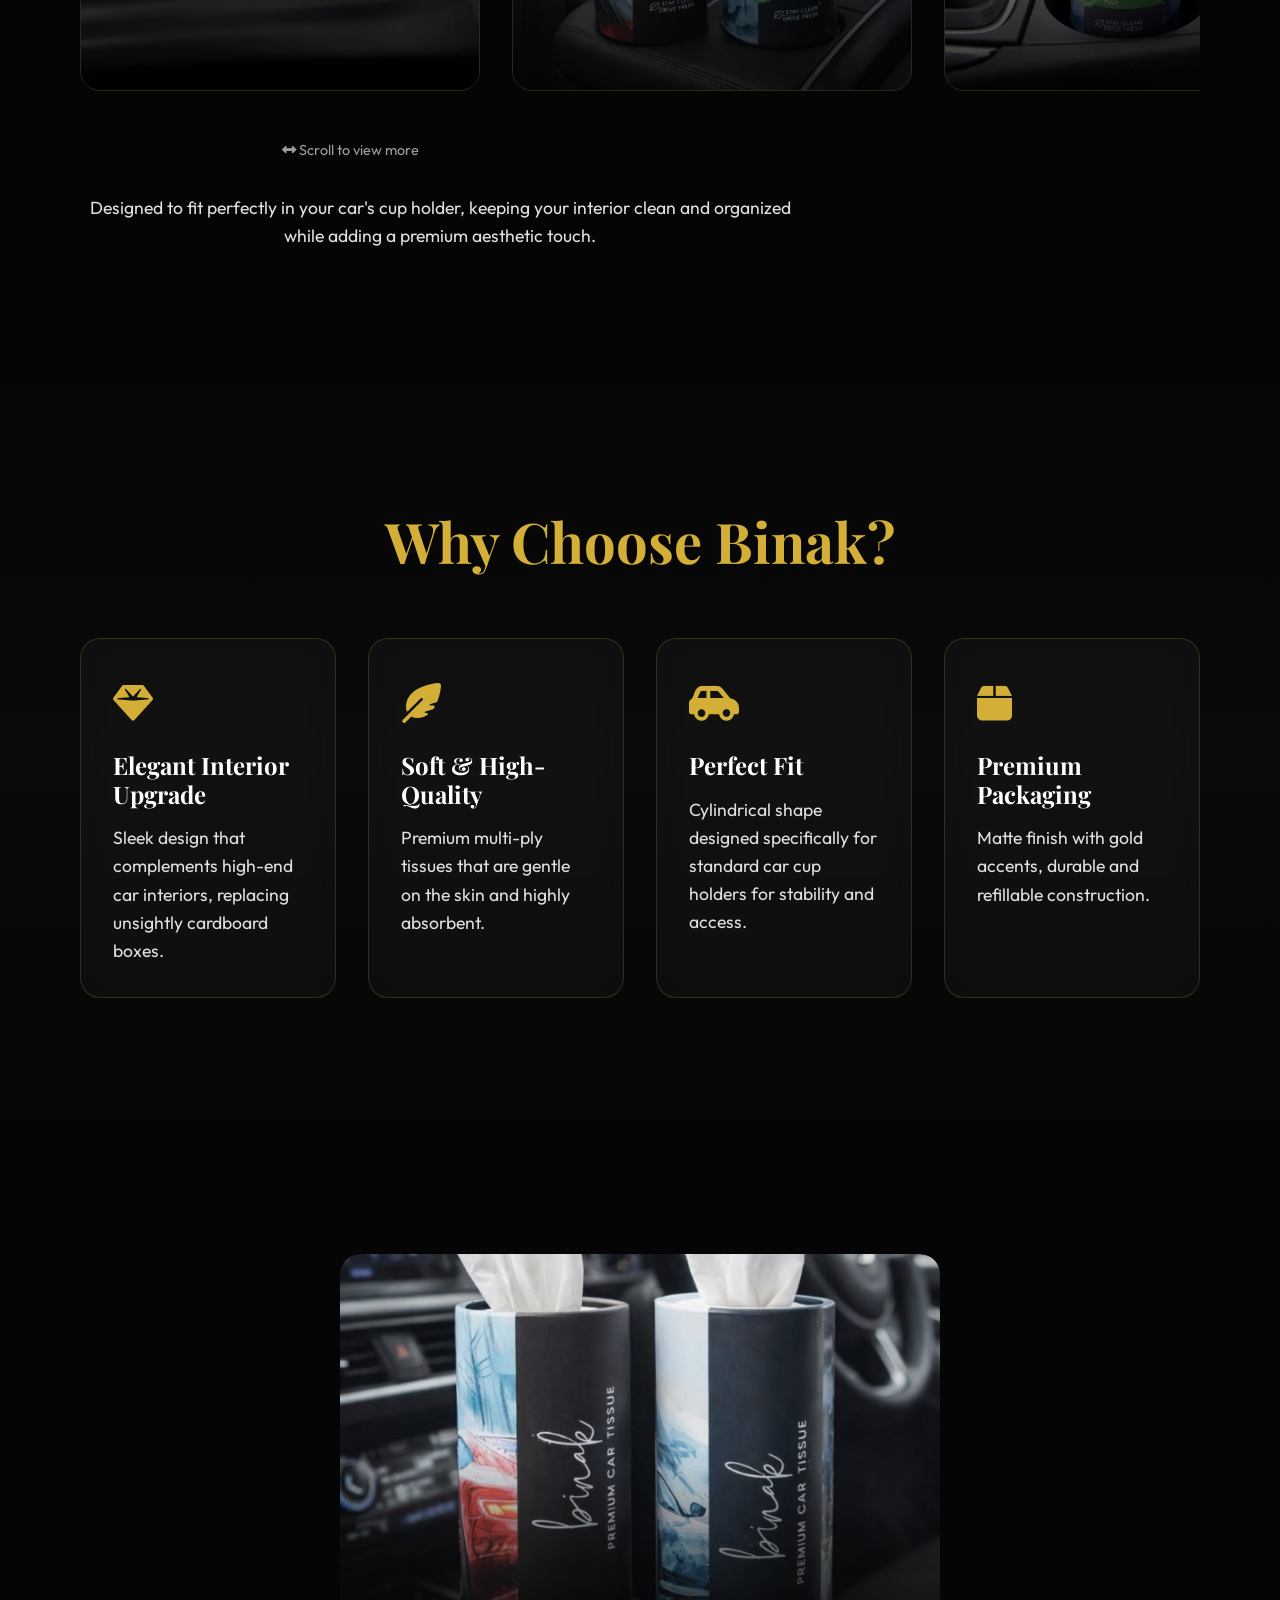
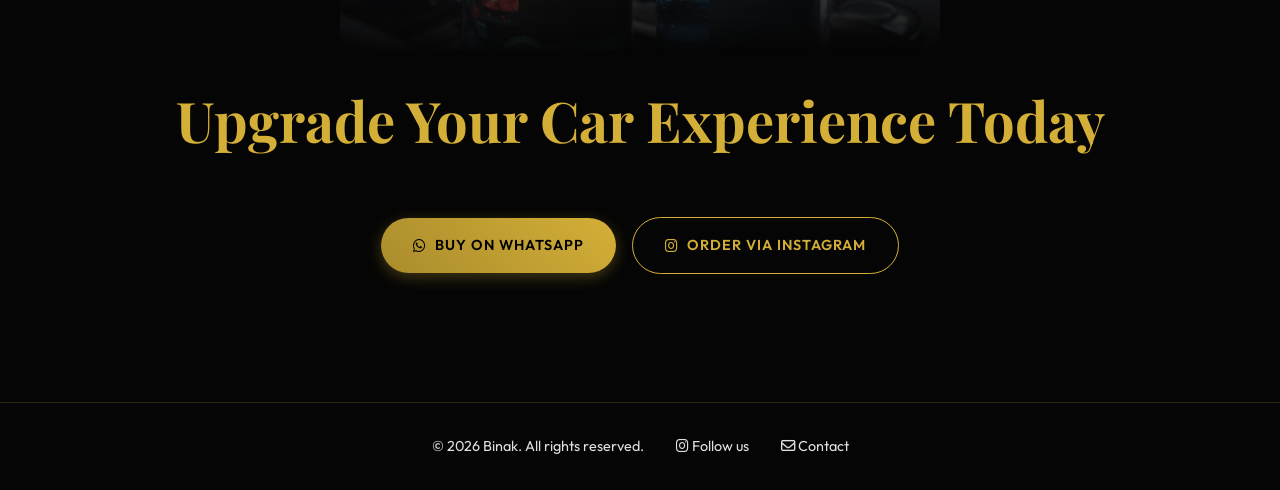
==== commit 4ae26e6f: "Update index.html" ====
--- a/index.html
+++ b/index.html
@@ -130,7 +130,7 @@
     <section class="final-cta" id="buy-now">
         <div class="container">
             <div class="animate-on-scroll">
-                <img src="assets/images/product_3.jpg" alt="Binak Tissue Upgrade" class="final-cta-img" style="border-radius: 20px; max-height: 400px; object-fit: cover;">
+                <img src="assets/images/product_2.jpg" alt="Binak Tissue Upgrade" class="final-cta-img" style="border-radius: 20px; max-height: 400px; object-fit: cover;">
                 <h2>Upgrade Your Car Experience Today</h2>
                 
                 <div class="cta-group flex-center">
@@ -166,3 +166,4 @@
 
 
 
+
